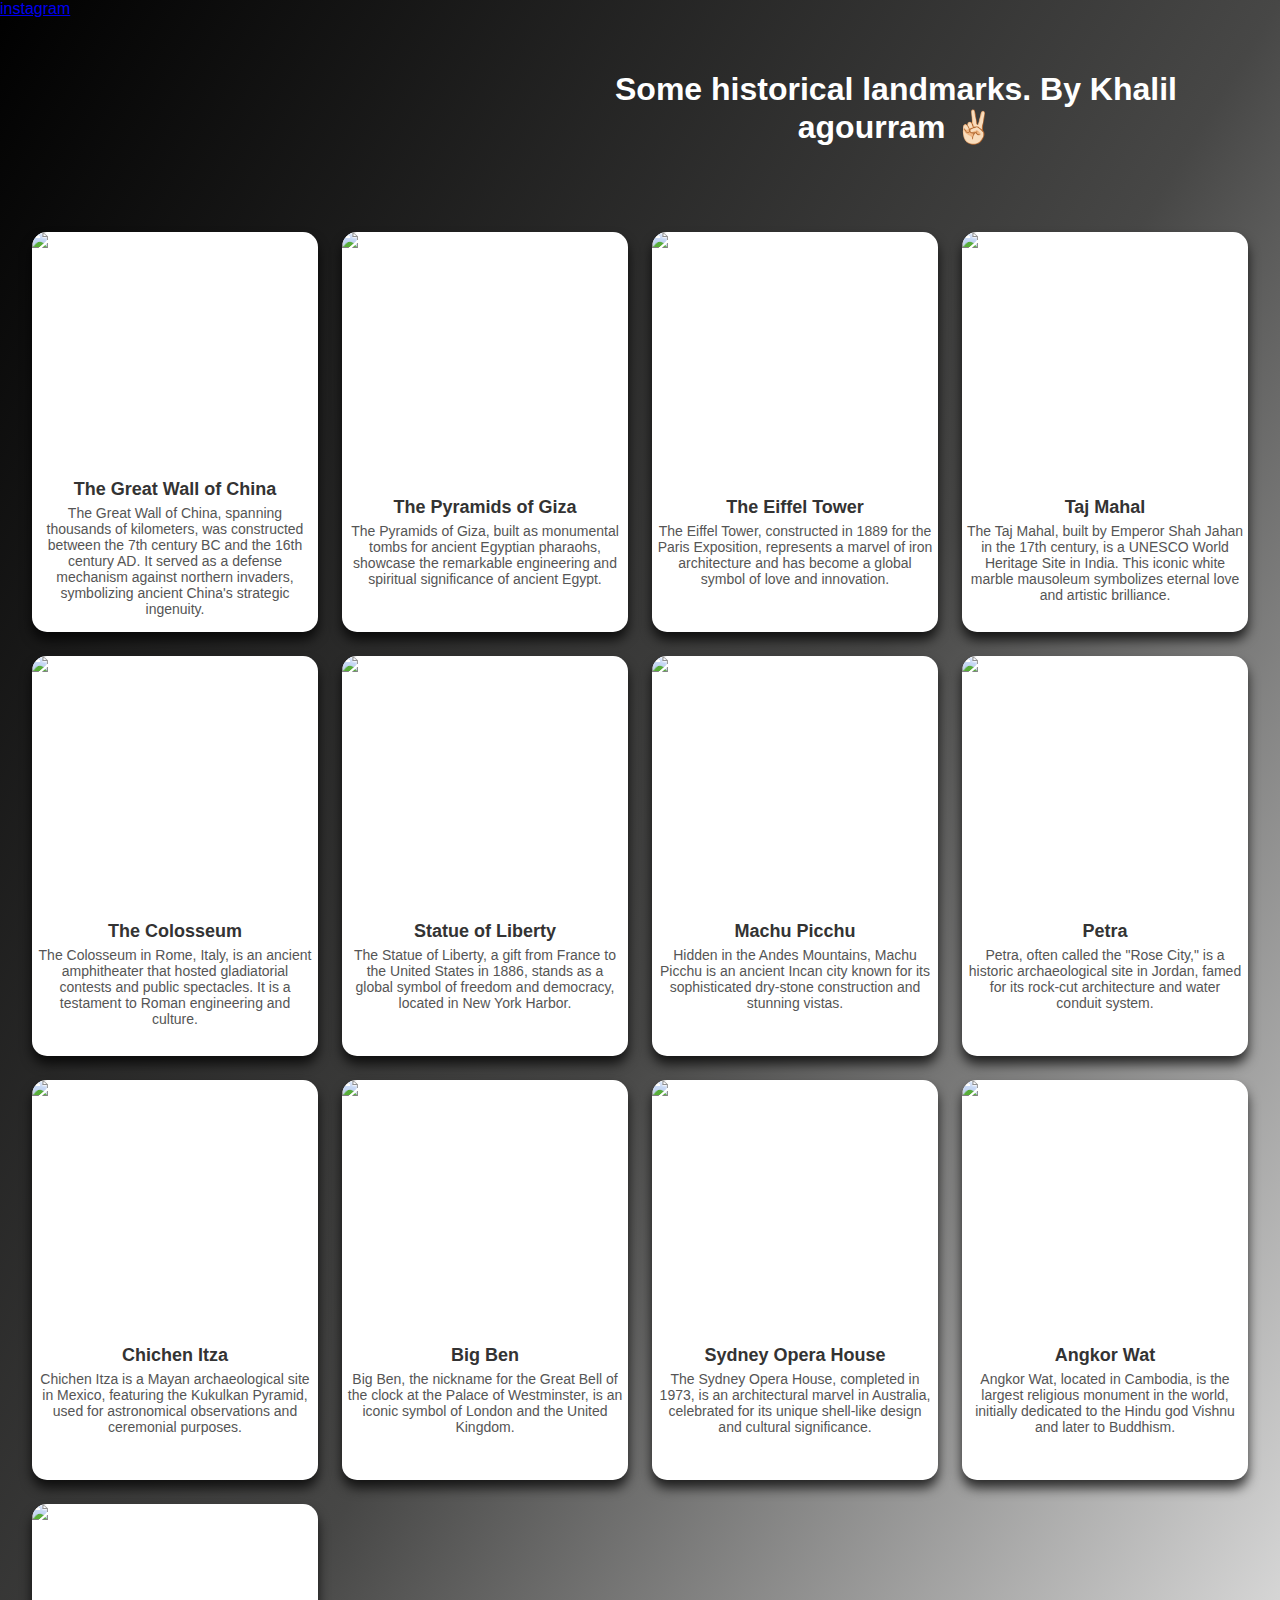
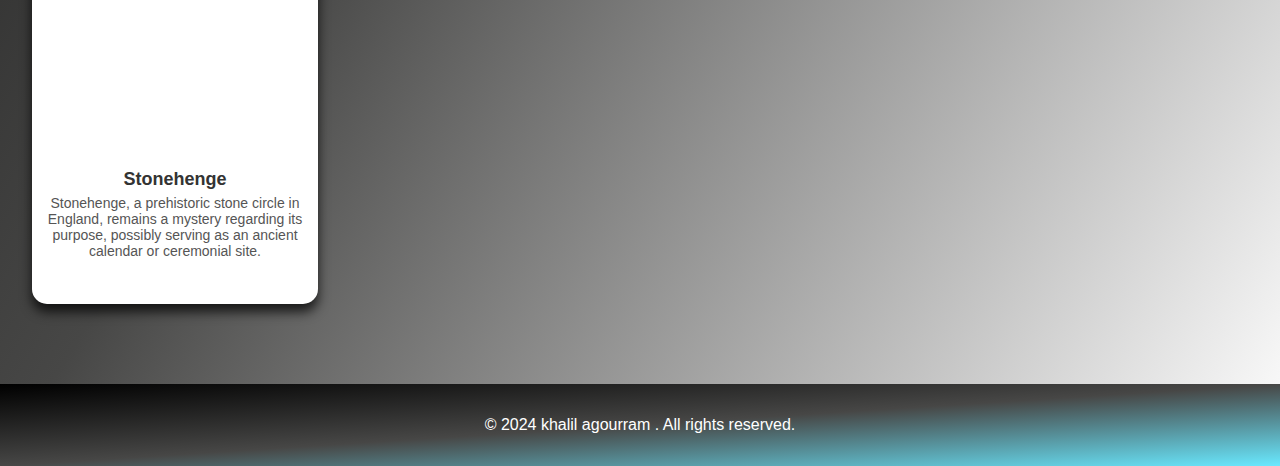
==== index.html @ 977f1061 "index.html" ====
<!DOCTYPE html>
<html lang="en">
<head>
    <meta charset="UTF-8">
    <meta name="viewport" content="width=device-width, initial-scale=1.0">
    <title>Historical Landmarks</title>
    <style>
    /* General Body Styling */
body {
    font-family: Arial, sans-serif;
    background: linear-gradient(to bottom right, #000000, #474746, #ffffff);
    margin: 0;
    padding: 0;
    color: #ffffff;
}

.nav-links {
    text-align: center;
    position: center;
    left: 2vw;
    list-style: none;
    display: flex;
    gap: 1.5rem;
}

h1 {
    margin-left: 40vw;
    text-align: center;
    padding: 2rem;
    color: #ffffff;
}

/* Container for the Gallery */
.portfolio-container {
    display: grid;
    grid-template-columns: repeat(4, 1fr); /* 4 columns for 16 items */
    gap: 1.5rem;
    padding: 2rem;
}

/* Individual Cell Styling */
.portfolio-item {
    background: #fff;
    border-radius: 15px; /* Rounded corners */
    overflow: hidden;
    box-shadow: 0 8px 12px rgba(0, 0, 0, 0.74); /* Soft shadow */
    transition: transform 0.3s ease, box-shadow 0.3s ease;
    display: flex;
    flex-direction: column; /* Make it a vertical layout */
    align-items: center;
    height: 400px; /* Increased height */
    cursor: pointer; /* Cursor changes to pointer when hovering */
}

/* Hover Effect */
.portfolio-item:hover {
    transform: scale(1.05);
    box-shadow: 0 8px 16px rgba(0, 0, 0, 0.2);
}

/* Image Styling */
.portfolio-item img {
    width: 100%; /* Make the image fill its container */
    height: 60%; /* Ensure image takes 60% of the item height */
    object-fit: cover; /* Ensure the image covers the space without distortion */
    border-radius: 10px;
}

/* Text Content Styling */
.portfolio-item .text-content {
    text-align: center;
    padding: 5px; /* Inner spacing for text content */
    margin-top: 10px; /* Space between image and text */
}

.portfolio-item .text-content h3 {
    margin-top: 10px; /* Space above the title */
    margin-bottom: 5px; /* Space between title and paragraph */
    font-size: 18px; /* Font size for title */
    color: #333; /* Title color */
}

.portfolio-item .text-content p {
    margin-top: 0; /* No top margin */
    margin-bottom: 10px; /* Space below the paragraph */
    font-size: 14px; /* Font size for description */
    color: #555; /* Paragraph color */
}

/* Responsive Design */
@media (max-width: 1200px) {
    .portfolio-container {
        grid-template-columns: repeat(4, 1fr); /* 4 columns for larger screens */
    }
}

@media (max-width: 992px) {
    .portfolio-container {
        grid-template-columns: repeat(3, 1fr); /* 3 columns on medium screens */
    }
}

@media (max-width: 768px) {
    .portfolio-container {
        grid-template-columns: repeat(2, 1fr); /* 2 columns on smaller screens */
    }
}

@media (max-width: 480px) {
    .portfolio-container {
        grid-template-columns: 1fr; /* 1 column on very small screens */
    }
}

footer {
    text-align: center;
    margin-top: 3rem;
    padding: 1rem 0;
    background: linear-gradient(to bottom right, #000000, #474746, #69e9ff);
    color: #fff;
}
.a{
    
    text-align: center;
}


    </style>
</head>


<body>

    <header>
    <a class="a"href="https://www.instagram.com/gogolana_dev_169"> instagram </a>
        <nav class="nav-links"><h1>Some historical landmarks. By Khalil agourram ✌🏻</h1></nav>
    </header>

    <div class="portfolio-container">
        <!-- Landmark 1 -->
        <div class="portfolio-item">
            <img src="https://cdn1.tropicalsky.co.uk/images/800x600/great-wall-of-china-in-the-summer.jpg" alt="Great Wall of China">
            <div class="text-content">
                <h3>The Great Wall of China</h3>
                <p>
‏The Great Wall of China, spanning thousands of kilometers, was constructed between the 7th century BC and the 16th century AD. It served as a defense mechanism against northern invaders, symbolizing ancient China's strategic ingenuity.</p>
            </div>
        </div>

        <!-- Landmark 2 -->
        <div class="portfolio-item">
            <img src="https://i0.wp.com/www.touristegypt.com/wp-content/uploads/2023/03/giza-pyramids-cairo-egypt-with-palm.jpg?fit=2424%2C1500&ssl=1" alt="Pyramids of Giza">
            <div class="text-content">
                <h3>The Pyramids of Giza</h3>
                <p>‏The Pyramids of Giza, built as monumental tombs for ancient Egyptian pharaohs, showcase the remarkable engineering and spiritual significance of ancient Egypt.</p>
            </div>
        </div>

        <!-- Landmark 3 -->
        <div class="portfolio-item">
            <img src="https://hips.hearstapps.com/hmg-prod/images/paris-skyline-with-eiffel-tower-on-a-sunny-day-wide-royalty-free-image-1722542669.jpg?crop=0.567xw:0.849xh;0.228xw,0.0264xh&resize=1200:*" alt="Eiffel Tower">
            <div class="text-content">
                <h3>The Eiffel Tower</h3>
                <p>‏The Eiffel Tower, constructed in 1889 for the Paris Exposition, represents a marvel of iron architecture and has become a global symbol of love and innovation.</p>
            </div>
        </div>

        <!-- Landmark 4 -->
        <div class="portfolio-item">
            <img src="https://www.travelandleisure.com/thmb/wdUcyBQyQ0wUVs4wLahp0iWgZhc=/1500x0/filters:no_upscale():max_bytes(150000):strip_icc()/taj-mahal-agra-india-TAJ0217-9eab8f20d11d4391901867ed1ce222b8.jpg" alt="Taj Mahal">
            <div class="text-content">
                <h3>Taj Mahal</h3>
                <p>
                
The Taj Mahal, built by Emperor Shah Jahan in the 17th century, is a UNESCO World Heritage Site in India. This iconic white marble mausoleum symbolizes eternal love and artistic brilliance.
                </p>
            </div>
        </div>

        <!-- Landmark 5 -->
        <div class="portfolio-item">
            <img src="https://cdn.britannica.com/36/162636-050-932C5D49/Colosseum-Rome-Italy.jpg" alt="Colosseum">
            <div class="text-content">
                <h3>The Colosseum</h3>
                <p>‏The Colosseum in Rome, Italy, is an ancient amphitheater that hosted gladiatorial contests and public spectacles. It is a testament to Roman engineering and culture.</p>
            </div>
        </div>

        <!-- Landmark 6 -->
        <div class="portfolio-item">
            <img src="https://www.usatoday.com/gcdn/authoring/2019/05/16/USAT/9b4d37bc-a331-40c3-8373-c1c94ae706c4-Odaiba_Statue_of_Liberty_Replica_Japan_National_Tourism_Organization.jpg?crop=2000,2667,x1007,y0" alt="Statue of Liberty">
            <div class="text-content">
                <h3>Statue of Liberty</h3>
                <p>‏The Statue of Liberty, a gift from France to the United States in 1886, stands as a global symbol of freedom and democracy, located in New York Harbor.</p>
            </div>
        </div>

        <!-- Landmark 7 -->
        <div class="portfolio-item">
            <img src="https://upload.wikimedia.org/wikipedia/commons/thumb/e/eb/Machu_Picchu%2C_Peru.jpg/640px-Machu_Picchu%2C_Peru.jpg" alt="Machu Picchu">
            <div class="text-content">
                <h3>Machu Picchu</h3>
                <p>‏Hidden in the Andes Mountains, Machu Picchu is an ancient Incan city known for its sophisticated dry-stone construction and stunning vistas.</p>
            </div>
        </div>

        <!-- Landmark 8 -->
        <div class="portfolio-item">
            <img src="https://tripjive.com/wp-content/uploads/2024/09/Top-10-Things-to-Do-in-Petra.jpg" alt="Petra">
            <div class="text-content">
                <h3>Petra</h3>
                <p>‏Petra, often called the "Rose City," is a historic archaeological site in Jordan, famed for its rock-cut architecture and water conduit system.</p>
            </div>
        </div>

        <!-- Landmark 9 -->
        <div class="portfolio-item">
            <img src="https://img.static-kl.com/images/media/265EFF4B-A104-4DA9-83F03C998B03B1FE?w=960" alt="Chichen Itza">
            <div class="text-content">
                <h3>Chichen Itza</h3>
                <p>‏Chichen Itza is a Mayan archaeological site in Mexico, featuring the Kukulkan Pyramid, used for astronomical observations and ceremonial purposes.</p>
            </div>
        </div>

        <!-- Landmark 10 -->
        <div class="portfolio-item">
            <img src="https://www.fattiretours.com/app/uploads/2022/03/london-big-ben.jpg" alt="Big Ben">
            <div class="text-content">
                <h3>Big Ben</h3>
                <p>‏Big Ben, the nickname for the Great Bell of the clock at the Palace of Westminster, is an iconic symbol of London and the United Kingdom.</p>
            </div>
        </div>

        <!-- Landmark 11 -->
        <div class="portfolio-item">
            <img src="https://assets.atdw-online.com.au/images/082abec166a817adfae646daff53ad70.jpeg?rect=0%2C0%2C2048%2C1536&w=2048&h=1536&rot=360&q=eyJ0eXBlIjoibGlzdGluZyIsImxpc3RpbmdJZCI6IjU2YjIzYzkyZDVmMTU2NTA0NWQ4MTBkMiIsImRpc3RyaWJ1dG9ySWQiOiI1NmIxZWI5MzQ0ZmVjYTNkZjJlMzIwYzgiLCJhcGlrZXlJZCI6IjU2YjFlZTU5MGNmMjEzYWQyMGRjNTgxOSJ9" alt="Sydney Opera House">
            <div class="text-content">
                <h3>Sydney Opera House</h3>
                <p>‏The Sydney Opera House, completed in 1973, is an architectural marvel in Australia, celebrated for its unique shell-like design and cultural significance.</p>
            </div>
        </div>

        <!-- Landmark 12 -->
        <div class="portfolio-item">
            <img src="https://i.natgeofe.com/n/8f1866f3-6099-4efc-bcd5-7a1ccda22a9f/Angkor5.jpg" alt="Angkor Wat">
            <div class="text-content">
                <h3>Angkor Wat</h3>
                <p>‏Angkor Wat, located in Cambodia, is the largest religious monument in the world, initially dedicated to the Hindu god Vishnu and later to Buddhism.</p>
            </div>
        </div>

        <!-- Landmark 13 -->
        <div class="portfolio-item">
            <img src="https://stonehengetickets.tours/wp-content/uploads/2022/04/red-sky-stonehenge.jpg" alt="Stonehenge">
            <div class="text-content">
                <h3>Stonehenge</h3>
                <p>‏Stonehenge, a prehistoric stone circle in England, remains a mystery regarding its purpose, possibly serving as an ancient calendar or ceremonial site.</p>
            </div>
        </div>
    </div>
</body>
<footer>
    <p>&copy; 2024 khalil agourram . All rights reserved.</p>
</footer>
</html>
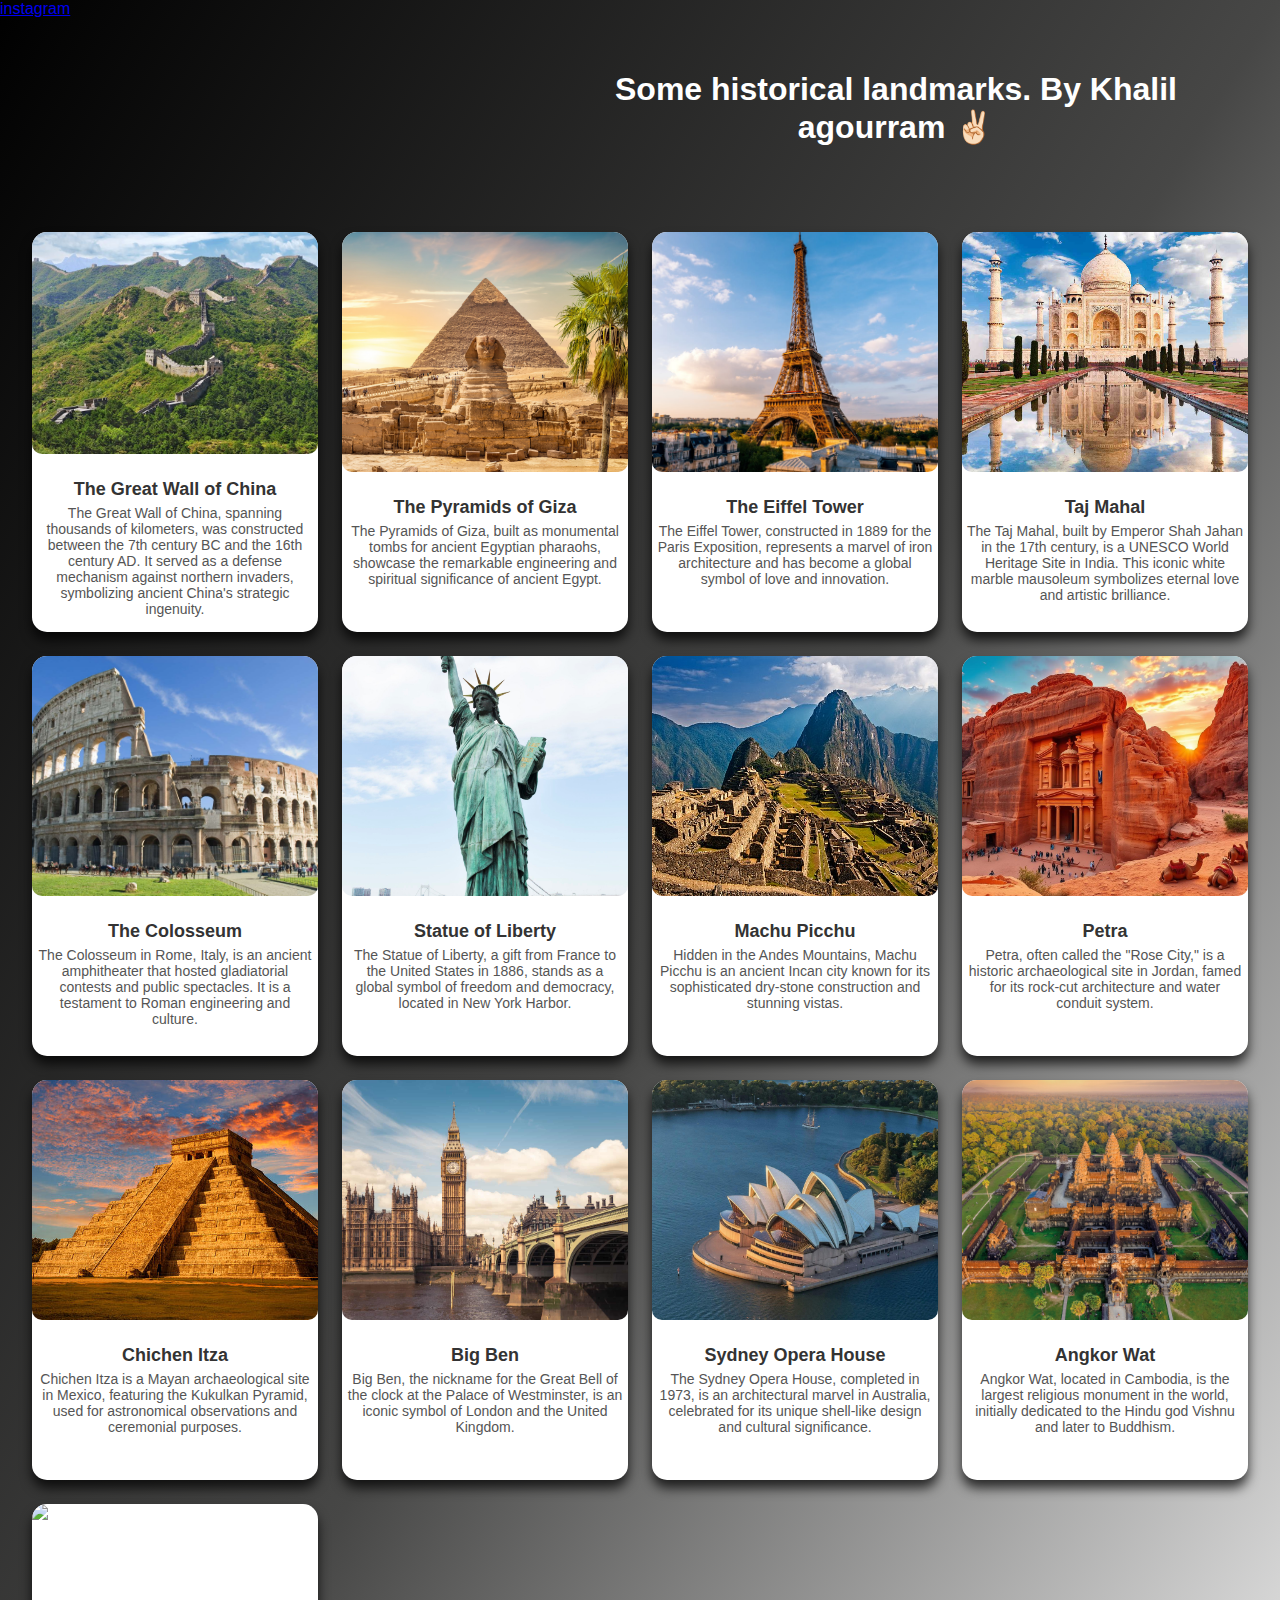
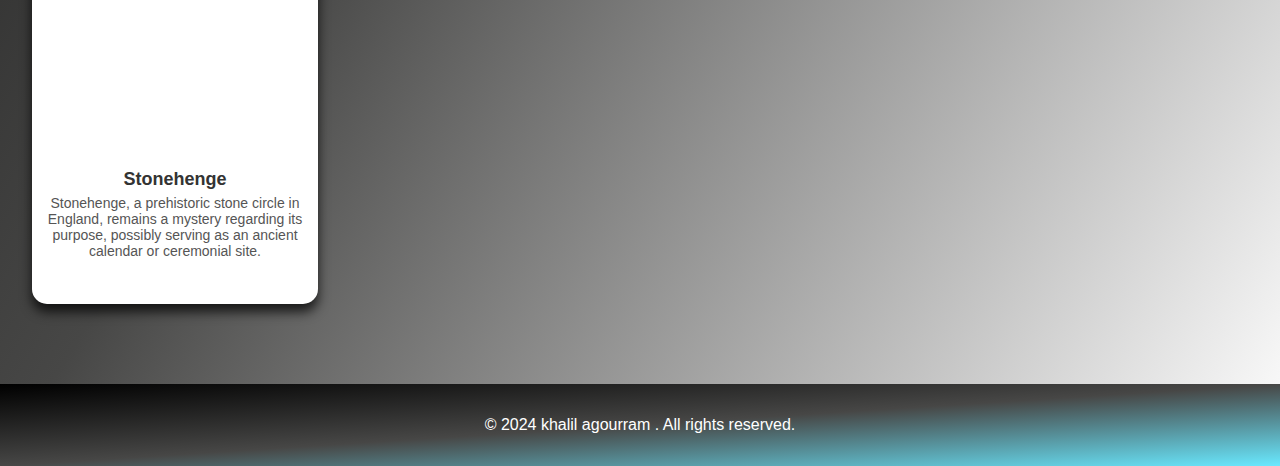
==== commit a8e8b2e6: "Update index.html" ====
--- a/index.html
+++ b/index.html
@@ -143,7 +143,7 @@
     <div class="portfolio-container">
         <!-- Landmark 1 -->
         <div class="portfolio-item">
-            <img src="https://cdn1.tropicalsky.co.uk/images/800x600/great-wall-of-china-in-the-summer.jpg" alt="Great Wall of China">
+            <img src="1.jpeg">
             <div class="text-content">
                 <h3>The Great Wall of China</h3>
                 <p>
@@ -153,7 +153,7 @@
 
         <!-- Landmark 2 -->
         <div class="portfolio-item">
-            <img src="https://i0.wp.com/www.touristegypt.com/wp-content/uploads/2023/03/giza-pyramids-cairo-egypt-with-palm.jpg?fit=2424%2C1500&ssl=1" alt="Pyramids of Giza">
+            <img src="2.jpeg" alt="Pyramids of Giza">
             <div class="text-content">
                 <h3>The Pyramids of Giza</h3>
                 <p>‏The Pyramids of Giza, built as monumental tombs for ancient Egyptian pharaohs, showcase the remarkable engineering and spiritual significance of ancient Egypt.</p>
@@ -162,7 +162,7 @@
 
         <!-- Landmark 3 -->
         <div class="portfolio-item">
-            <img src="https://hips.hearstapps.com/hmg-prod/images/paris-skyline-with-eiffel-tower-on-a-sunny-day-wide-royalty-free-image-1722542669.jpg?crop=0.567xw:0.849xh;0.228xw,0.0264xh&resize=1200:*" alt="Eiffel Tower">
+            <img src="3.jpeg" alt="Eiffel Tower">
             <div class="text-content">
                 <h3>The Eiffel Tower</h3>
                 <p>‏The Eiffel Tower, constructed in 1889 for the Paris Exposition, represents a marvel of iron architecture and has become a global symbol of love and innovation.</p>
@@ -171,7 +171,7 @@
 
         <!-- Landmark 4 -->
         <div class="portfolio-item">
-            <img src="https://www.travelandleisure.com/thmb/wdUcyBQyQ0wUVs4wLahp0iWgZhc=/1500x0/filters:no_upscale():max_bytes(150000):strip_icc()/taj-mahal-agra-india-TAJ0217-9eab8f20d11d4391901867ed1ce222b8.jpg" alt="Taj Mahal">
+            <img src="4.jpeg" alt="Taj Mahal">
             <div class="text-content">
                 <h3>Taj Mahal</h3>
                 <p>
@@ -183,7 +183,7 @@
 
         <!-- Landmark 5 -->
         <div class="portfolio-item">
-            <img src="https://cdn.britannica.com/36/162636-050-932C5D49/Colosseum-Rome-Italy.jpg" alt="Colosseum">
+            <img src="5.jpeg" alt="Colosseum">
             <div class="text-content">
                 <h3>The Colosseum</h3>
                 <p>‏The Colosseum in Rome, Italy, is an ancient amphitheater that hosted gladiatorial contests and public spectacles. It is a testament to Roman engineering and culture.</p>
@@ -192,7 +192,7 @@
 
         <!-- Landmark 6 -->
         <div class="portfolio-item">
-            <img src="https://www.usatoday.com/gcdn/authoring/2019/05/16/USAT/9b4d37bc-a331-40c3-8373-c1c94ae706c4-Odaiba_Statue_of_Liberty_Replica_Japan_National_Tourism_Organization.jpg?crop=2000,2667,x1007,y0" alt="Statue of Liberty">
+            <img src="6.jpeg" alt="Statue of Liberty">
             <div class="text-content">
                 <h3>Statue of Liberty</h3>
                 <p>‏The Statue of Liberty, a gift from France to the United States in 1886, stands as a global symbol of freedom and democracy, located in New York Harbor.</p>
@@ -201,7 +201,7 @@
 
         <!-- Landmark 7 -->
         <div class="portfolio-item">
-            <img src="https://upload.wikimedia.org/wikipedia/commons/thumb/e/eb/Machu_Picchu%2C_Peru.jpg/640px-Machu_Picchu%2C_Peru.jpg" alt="Machu Picchu">
+            <img src="7.jpeg" alt="Machu Picchu">
             <div class="text-content">
                 <h3>Machu Picchu</h3>
                 <p>‏Hidden in the Andes Mountains, Machu Picchu is an ancient Incan city known for its sophisticated dry-stone construction and stunning vistas.</p>
@@ -210,7 +210,7 @@
 
         <!-- Landmark 8 -->
         <div class="portfolio-item">
-            <img src="https://tripjive.com/wp-content/uploads/2024/09/Top-10-Things-to-Do-in-Petra.jpg" alt="Petra">
+            <img src="8.jpeg" alt="Petra">
             <div class="text-content">
                 <h3>Petra</h3>
                 <p>‏Petra, often called the "Rose City," is a historic archaeological site in Jordan, famed for its rock-cut architecture and water conduit system.</p>
@@ -219,7 +219,7 @@
 
         <!-- Landmark 9 -->
         <div class="portfolio-item">
-            <img src="https://img.static-kl.com/images/media/265EFF4B-A104-4DA9-83F03C998B03B1FE?w=960" alt="Chichen Itza">
+            <img src="9.jpeg" alt="Chichen Itza">
             <div class="text-content">
                 <h3>Chichen Itza</h3>
                 <p>‏Chichen Itza is a Mayan archaeological site in Mexico, featuring the Kukulkan Pyramid, used for astronomical observations and ceremonial purposes.</p>
@@ -228,7 +228,7 @@
 
         <!-- Landmark 10 -->
         <div class="portfolio-item">
-            <img src="https://www.fattiretours.com/app/uploads/2022/03/london-big-ben.jpg" alt="Big Ben">
+            <img src="10.jpeg" alt="Big Ben">
             <div class="text-content">
                 <h3>Big Ben</h3>
                 <p>‏Big Ben, the nickname for the Great Bell of the clock at the Palace of Westminster, is an iconic symbol of London and the United Kingdom.</p>
@@ -237,7 +237,7 @@
 
         <!-- Landmark 11 -->
         <div class="portfolio-item">
-            <img src="https://assets.atdw-online.com.au/images/082abec166a817adfae646daff53ad70.jpeg?rect=0%2C0%2C2048%2C1536&w=2048&h=1536&rot=360&q=eyJ0eXBlIjoibGlzdGluZyIsImxpc3RpbmdJZCI6IjU2YjIzYzkyZDVmMTU2NTA0NWQ4MTBkMiIsImRpc3RyaWJ1dG9ySWQiOiI1NmIxZWI5MzQ0ZmVjYTNkZjJlMzIwYzgiLCJhcGlrZXlJZCI6IjU2YjFlZTU5MGNmMjEzYWQyMGRjNTgxOSJ9" alt="Sydney Opera House">
+            <img src="11.jpeg" alt="Sydney Opera House">
             <div class="text-content">
                 <h3>Sydney Opera House</h3>
                 <p>‏The Sydney Opera House, completed in 1973, is an architectural marvel in Australia, celebrated for its unique shell-like design and cultural significance.</p>
@@ -246,7 +246,7 @@
 
         <!-- Landmark 12 -->
         <div class="portfolio-item">
-            <img src="https://i.natgeofe.com/n/8f1866f3-6099-4efc-bcd5-7a1ccda22a9f/Angkor5.jpg" alt="Angkor Wat">
+            <img src="12.jpeg" alt="Angkor Wat">
             <div class="text-content">
                 <h3>Angkor Wat</h3>
                 <p>‏Angkor Wat, located in Cambodia, is the largest religious monument in the world, initially dedicated to the Hindu god Vishnu and later to Buddhism.</p>
@@ -255,7 +255,7 @@
 
         <!-- Landmark 13 -->
         <div class="portfolio-item">
-            <img src="https://stonehengetickets.tours/wp-content/uploads/2022/04/red-sky-stonehenge.jpg" alt="Stonehenge">
+            <img src="13.jpej" alt="Stonehenge">
             <div class="text-content">
                 <h3>Stonehenge</h3>
                 <p>‏Stonehenge, a prehistoric stone circle in England, remains a mystery regarding its purpose, possibly serving as an ancient calendar or ceremonial site.</p>
